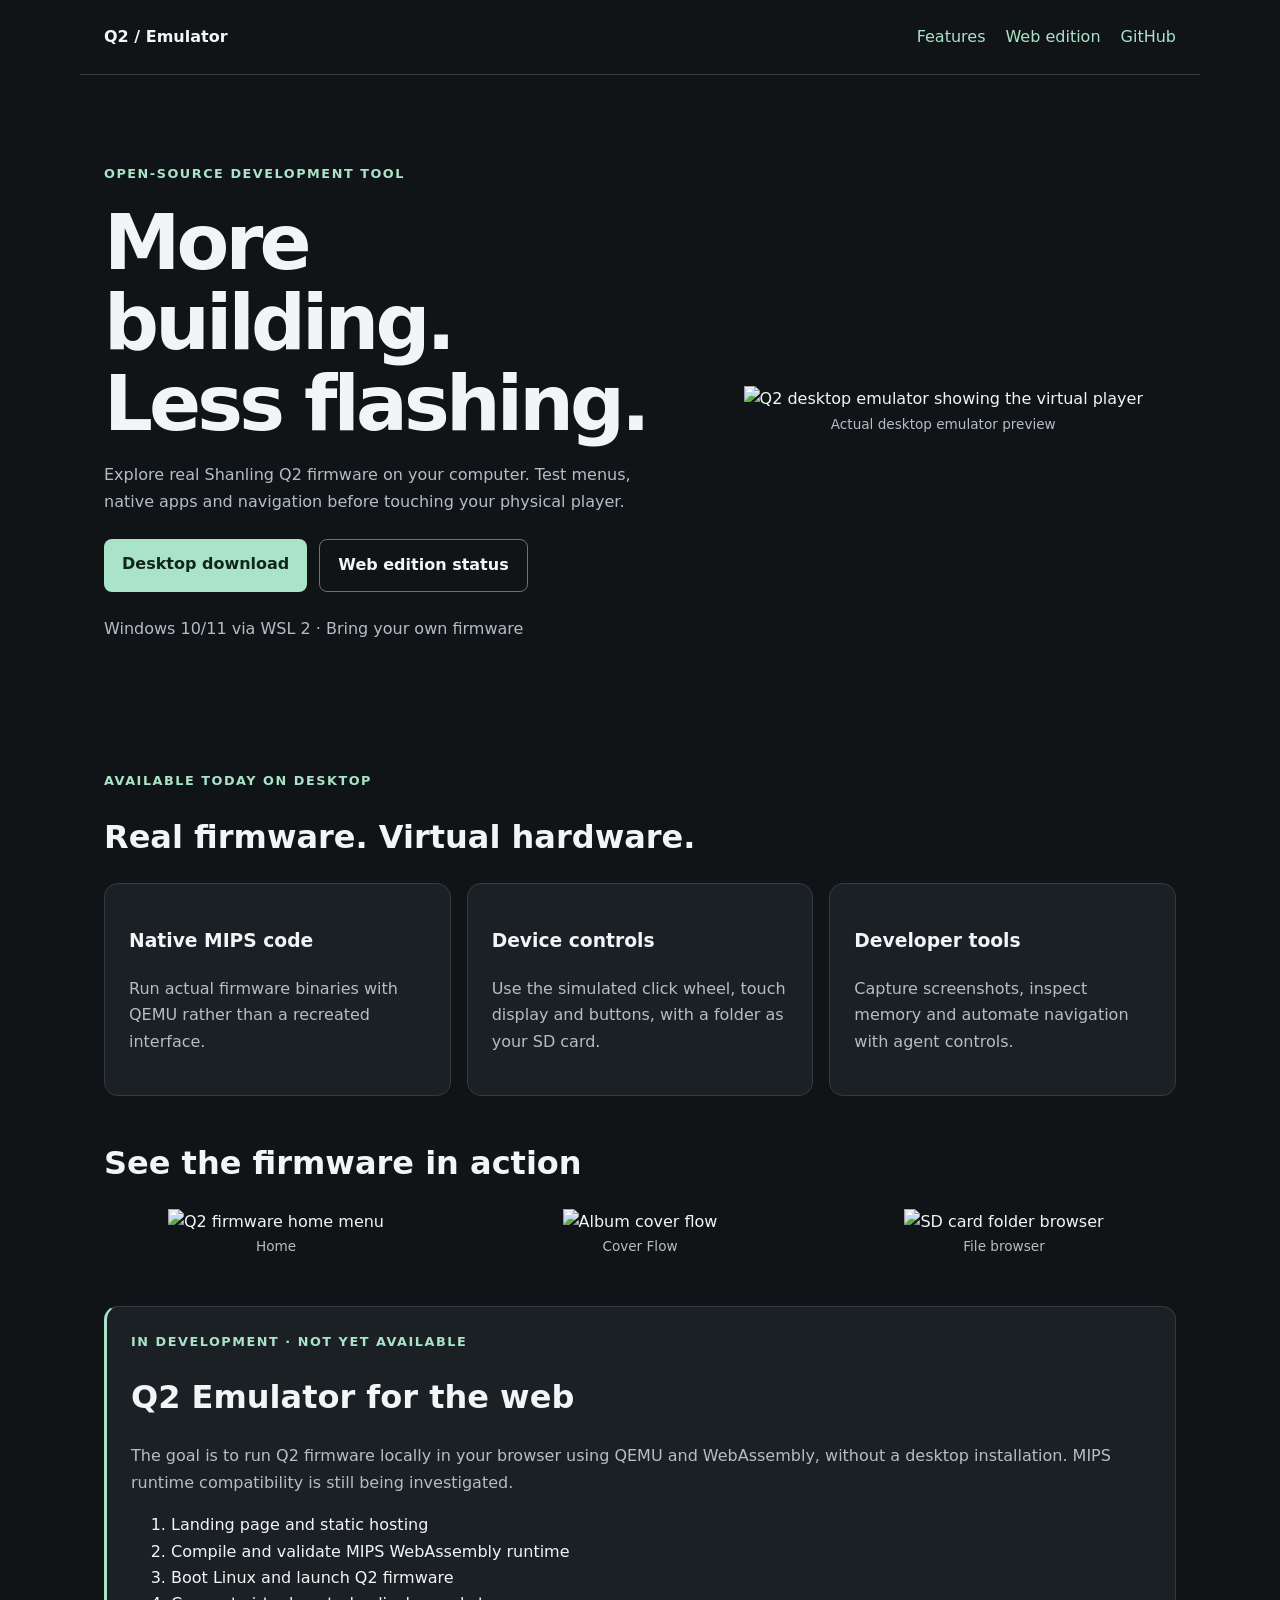
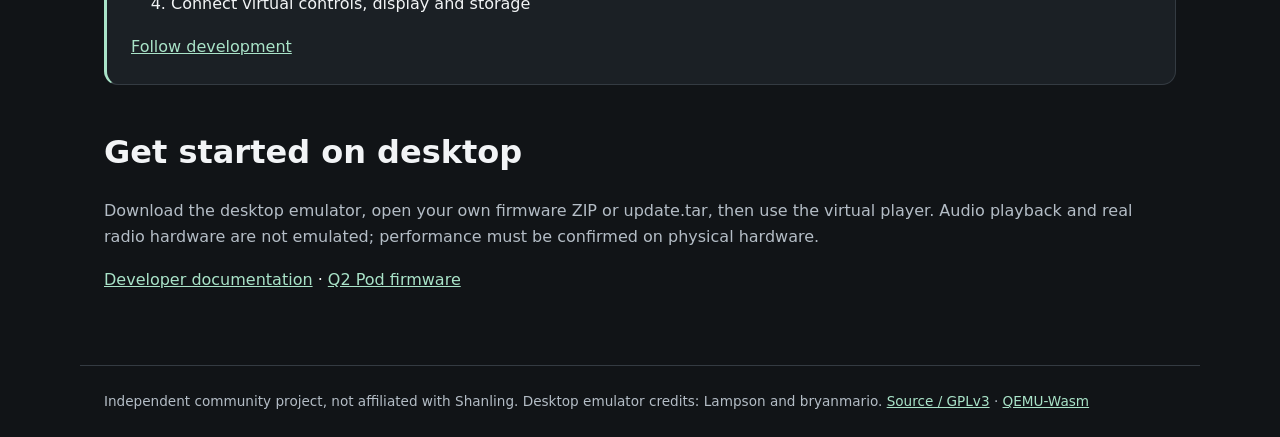
==== web/index.html @ 48273cbd "Add responsive Q2 Emulator landing page" ====
<!doctype html>
<html lang="en"><head><meta charset="utf-8"><meta name="viewport" content="width=device-width,initial-scale=1"><meta name="description" content="Run real Shanling Q2 firmware on your desktop. Browser edition in development."><title>Q2 Emulator — Develop without flashing</title><style>
:root{color-scheme:dark;--bg:#111417;--panel:#1b2025;--text:#f2f4f6;--muted:#b4bdc6;--accent:#a9e3c8}*{box-sizing:border-box}body{margin:0;background:var(--bg);color:var(--text);font:16px/1.65 system-ui,sans-serif}a{color:var(--accent)}a:focus-visible{outline:3px solid white;outline-offset:4px}header,main,footer{max-width:1120px;margin:auto;padding:24px}header{display:flex;justify-content:space-between;align-items:center;gap:20px;flex-wrap:wrap;border-bottom:1px solid #343b42}nav{display:flex;gap:20px;flex-wrap:wrap}nav a{text-decoration:none}.brand{font-weight:800;color:var(--text);text-decoration:none}.hero{display:grid;grid-template-columns:1.2fr 1fr;align-items:center;gap:48px;padding:64px 0}h1{font-size:clamp(2.6rem,6vw,4.8rem);line-height:1.05;letter-spacing:-.05em;margin:18px 0}h2{font-size:2rem;line-height:1.2}p{color:var(--muted)}.eyebrow{font-size:.8rem;letter-spacing:.12em;text-transform:uppercase;color:var(--accent);font-weight:700}.actions{display:flex;gap:12px;flex-wrap:wrap;margin:24px 0}.button{display:inline-block;padding:12px 18px;border-radius:8px;text-decoration:none;font-weight:700;background:var(--accent);color:#11251d}.secondary{background:transparent;border:1px solid #68737d;color:var(--text)}figure{margin:0;text-align:center}figure img{max-width:100%;max-height:440px;object-fit:contain}figcaption{font-size:.85rem;color:var(--muted)}.grid{display:grid;grid-template-columns:repeat(3,1fr);gap:16px}.panel{background:var(--panel);border:1px solid #343b42;border-radius:14px;padding:24px}section{margin-bottom:48px;scroll-margin-top:20px}.gallery{display:grid;grid-template-columns:repeat(3,1fr);gap:20px}.gallery img{width:100%;max-height:300px;object-fit:contain}.status{border-left:3px solid var(--accent)}footer{border-top:1px solid #343b42;color:var(--muted);font-size:.85rem}@media(max-width:700px){.hero,.grid{grid-template-columns:1fr}.hero{padding:28px 0;gap:20px}.gallery{grid-template-columns:repeat(2,1fr)}header,main,footer{padding:18px}}
</style></head><body><header><a class="brand" href="./">Q2 / Emulator</a><nav aria-label="Main"><a href="#features">Features</a><a href="#web">Web edition</a><a href="https://github.com/lampsonlnguyen/q2-emulation">GitHub</a></nav></header><main><section class="hero"><div><div class="eyebrow">Open-source development tool</div><h1>More building.<br>Less flashing.</h1><p>Explore real Shanling Q2 firmware on your computer. Test menus, native apps and navigation before touching your physical player.</p><div class="actions"><a class="button" href="https://github.com/bryanmario/q2-emulator/releases/latest">Desktop download</a><a class="button secondary" href="#web">Web edition status</a></div><p>Windows 10/11 via WSL 2 · Bring your own firmware</p></div><figure><img src="assets/window.png" alt="Q2 desktop emulator showing the virtual player"><figcaption>Actual desktop emulator preview</figcaption></figure></section><section id="features"><div class="eyebrow">Available today on desktop</div><h2>Real firmware. Virtual hardware.</h2><div class="grid"><article class="panel"><h3>Native MIPS code</h3><p>Run actual firmware binaries with QEMU rather than a recreated interface.</p></article><article class="panel"><h3>Device controls</h3><p>Use the simulated click wheel, touch display and buttons, with a folder as your SD card.</p></article><article class="panel"><h3>Developer tools</h3><p>Capture screenshots, inspect memory and automate navigation with agent controls.</p></article></div></section><section><h2>See the firmware in action</h2><div class="gallery"><figure><img loading="lazy" src="assets/home.png" alt="Q2 firmware home menu"><figcaption>Home</figcaption></figure><figure><img loading="lazy" src="assets/cover-flow.png" alt="Album cover flow"><figcaption>Cover Flow</figcaption></figure><figure><img loading="lazy" src="assets/folder.png" alt="SD card folder browser"><figcaption>File browser</figcaption></figure></div></section><section id="web" class="panel status"><div class="eyebrow">In development · Not yet available</div><h2>Q2 Emulator for the web</h2><p>The goal is to run Q2 firmware locally in your browser using QEMU and WebAssembly, without a desktop installation. MIPS runtime compatibility is still being investigated.</p><ol><li>Landing page and static hosting</li><li>Compile and validate MIPS WebAssembly runtime</li><li>Boot Linux and launch Q2 firmware</li><li>Connect virtual controls, display and storage</li></ol><a href="https://github.com/lampsonlnguyen/q2-emulation/issues">Follow development</a></section><section><h2>Get started on desktop</h2><p>Download the desktop emulator, open your own firmware ZIP or update.tar, then use the virtual player. Audio playback and real radio hardware are not emulated; performance must be confirmed on physical hardware.</p><a href="https://github.com/lampsonlnguyen/q2-emulation/blob/main/docs/DEVELOPMENT.md">Developer documentation</a> · <a href="https://github.com/DiamondBond/q2-pod">Q2 Pod firmware</a></section></main><footer>Independent community project, not affiliated with Shanling. Desktop emulator credits: Lampson and bryanmario. <a href="https://github.com/lampsonlnguyen/q2-emulation">Source / GPLv3</a> · <a href="https://github.com/ktock/qemu-wasm">QEMU-Wasm</a></footer></body></html>
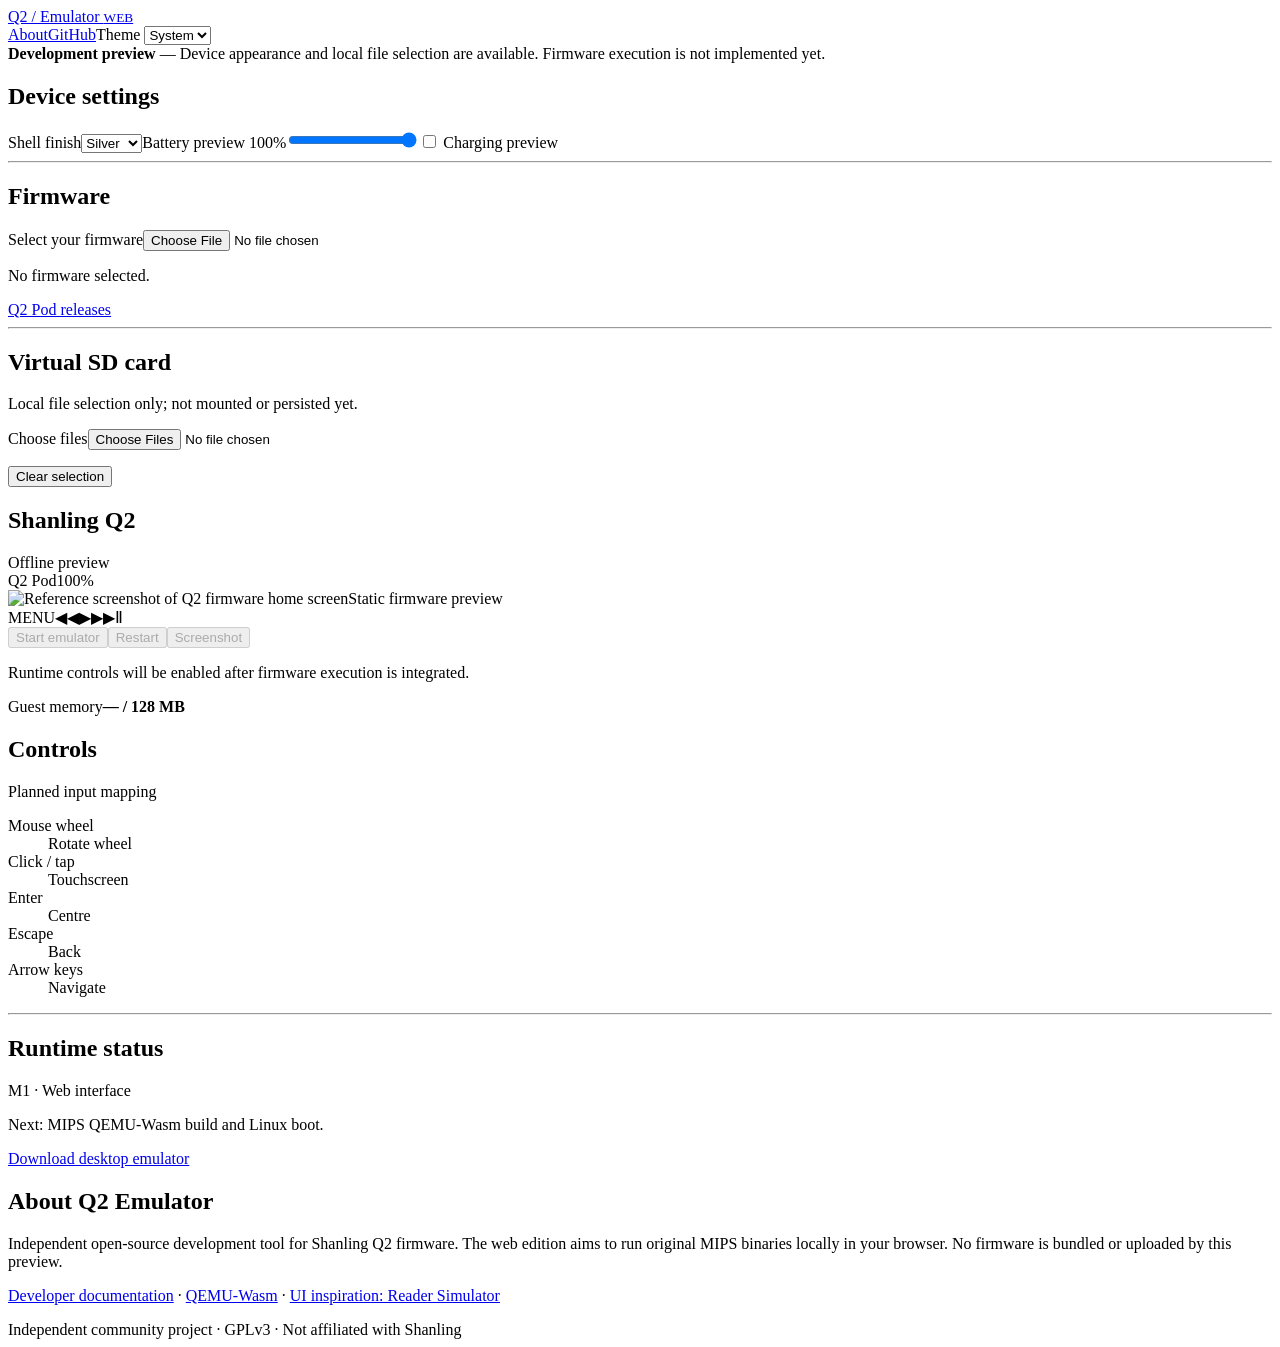
==== commit 69cd54ea: "Rework M1 into simulator-first web interface" ====
--- a/web/index.html
+++ b/web/index.html
@@ -1,4 +1,8 @@
 <!doctype html>
-<html lang="en"><head><meta charset="utf-8"><meta name="viewport" content="width=device-width,initial-scale=1"><meta name="description" content="Run real Shanling Q2 firmware on your desktop. Browser edition in development."><title>Q2 Emulator — Develop without flashing</title><style>
-:root{color-scheme:dark;--bg:#111417;--panel:#1b2025;--text:#f2f4f6;--muted:#b4bdc6;--accent:#a9e3c8}*{box-sizing:border-box}body{margin:0;background:var(--bg);color:var(--text);font:16px/1.65 system-ui,sans-serif}a{color:var(--accent)}a:focus-visible{outline:3px solid white;outline-offset:4px}header,main,footer{max-width:1120px;margin:auto;padding:24px}header{display:flex;justify-content:space-between;align-items:center;gap:20px;flex-wrap:wrap;border-bottom:1px solid #343b42}nav{display:flex;gap:20px;flex-wrap:wrap}nav a{text-decoration:none}.brand{font-weight:800;color:var(--text);text-decoration:none}.hero{display:grid;grid-template-columns:1.2fr 1fr;align-items:center;gap:48px;padding:64px 0}h1{font-size:clamp(2.6rem,6vw,4.8rem);line-height:1.05;letter-spacing:-.05em;margin:18px 0}h2{font-size:2rem;line-height:1.2}p{color:var(--muted)}.eyebrow{font-size:.8rem;letter-spacing:.12em;text-transform:uppercase;color:var(--accent);font-weight:700}.actions{display:flex;gap:12px;flex-wrap:wrap;margin:24px 0}.button{display:inline-block;padding:12px 18px;border-radius:8px;text-decoration:none;font-weight:700;background:var(--accent);color:#11251d}.secondary{background:transparent;border:1px solid #68737d;color:var(--text)}figure{margin:0;text-align:center}figure img{max-width:100%;max-height:440px;object-fit:contain}figcaption{font-size:.85rem;color:var(--muted)}.grid{display:grid;grid-template-columns:repeat(3,1fr);gap:16px}.panel{background:var(--panel);border:1px solid #343b42;border-radius:14px;padding:24px}section{margin-bottom:48px;scroll-margin-top:20px}.gallery{display:grid;grid-template-columns:repeat(3,1fr);gap:20px}.gallery img{width:100%;max-height:300px;object-fit:contain}.status{border-left:3px solid var(--accent)}footer{border-top:1px solid #343b42;color:var(--muted);font-size:.85rem}@media(max-width:700px){.hero,.grid{grid-template-columns:1fr}.hero{padding:28px 0;gap:20px}.gallery{grid-template-columns:repeat(2,1fr)}header,main,footer{padding:18px}}
-</style></head><body><header><a class="brand" href="./">Q2 / Emulator</a><nav aria-label="Main"><a href="#features">Features</a><a href="#web">Web edition</a><a href="https://github.com/lampsonlnguyen/q2-emulation">GitHub</a></nav></header><main><section class="hero"><div><div class="eyebrow">Open-source development tool</div><h1>More building.<br>Less flashing.</h1><p>Explore real Shanling Q2 firmware on your computer. Test menus, native apps and navigation before touching your physical player.</p><div class="actions"><a class="button" href="https://github.com/bryanmario/q2-emulator/releases/latest">Desktop download</a><a class="button secondary" href="#web">Web edition status</a></div><p>Windows 10/11 via WSL 2 · Bring your own firmware</p></div><figure><img src="assets/window.png" alt="Q2 desktop emulator showing the virtual player"><figcaption>Actual desktop emulator preview</figcaption></figure></section><section id="features"><div class="eyebrow">Available today on desktop</div><h2>Real firmware. Virtual hardware.</h2><div class="grid"><article class="panel"><h3>Native MIPS code</h3><p>Run actual firmware binaries with QEMU rather than a recreated interface.</p></article><article class="panel"><h3>Device controls</h3><p>Use the simulated click wheel, touch display and buttons, with a folder as your SD card.</p></article><article class="panel"><h3>Developer tools</h3><p>Capture screenshots, inspect memory and automate navigation with agent controls.</p></article></div></section><section><h2>See the firmware in action</h2><div class="gallery"><figure><img loading="lazy" src="assets/home.png" alt="Q2 firmware home menu"><figcaption>Home</figcaption></figure><figure><img loading="lazy" src="assets/cover-flow.png" alt="Album cover flow"><figcaption>Cover Flow</figcaption></figure><figure><img loading="lazy" src="assets/folder.png" alt="SD card folder browser"><figcaption>File browser</figcaption></figure></div></section><section id="web" class="panel status"><div class="eyebrow">In development · Not yet available</div><h2>Q2 Emulator for the web</h2><p>The goal is to run Q2 firmware locally in your browser using QEMU and WebAssembly, without a desktop installation. MIPS runtime compatibility is still being investigated.</p><ol><li>Landing page and static hosting</li><li>Compile and validate MIPS WebAssembly runtime</li><li>Boot Linux and launch Q2 firmware</li><li>Connect virtual controls, display and storage</li></ol><a href="https://github.com/lampsonlnguyen/q2-emulation/issues">Follow development</a></section><section><h2>Get started on desktop</h2><p>Download the desktop emulator, open your own firmware ZIP or update.tar, then use the virtual player. Audio playback and real radio hardware are not emulated; performance must be confirmed on physical hardware.</p><a href="https://github.com/lampsonlnguyen/q2-emulation/blob/main/docs/DEVELOPMENT.md">Developer documentation</a> · <a href="https://github.com/DiamondBond/q2-pod">Q2 Pod firmware</a></section></main><footer>Independent community project, not affiliated with Shanling. Desktop emulator credits: Lampson and bryanmario. <a href="https://github.com/lampsonlnguyen/q2-emulation">Source / GPLv3</a> · <a href="https://github.com/ktock/qemu-wasm">QEMU-Wasm</a></footer></body></html>+<html lang="en"><head><meta charset="utf-8"><meta name="viewport" content="width=device-width,initial-scale=1"><title>Q2 Emulator — Web Edition</title><meta name="description" content="Shanling Q2 emulator web edition development preview."><link rel="stylesheet" href="style.css"><script src="app.js" defer></script></head>
+<body><header><a class="brand" href="./">Q2 / Emulator <small>WEB</small></a><nav><a href="#about">About</a><a href="https://github.com/lampsonlnguyen/q2-emulation">GitHub</a><label>Theme <select id="theme"><option value="system">System</option><option value="light">Light</option><option value="dark">Dark</option></select></label></nav></header>
+<main><div class="notice" role="status"><strong>Development preview</strong> — Device appearance and local file selection are available. Firmware execution is not implemented yet.</div>
+<div class="workspace"><aside class="panel"><h2>Device settings</h2><label for="shell">Shell finish</label><select id="shell"><option value="silver">Silver</option><option value="black">Black</option><option value="green">Green</option><option value="purple">Purple</option><option value="pink">Pink</option><option value="blue">Blue</option></select><label for="battery">Battery preview <output id="battery-value">100%</output></label><input type="range" id="battery" min="0" max="100" value="100"><label class="check"><input type="checkbox" id="charging"> Charging preview</label><hr><h2>Firmware</h2><label for="firmware">Select your firmware</label><input type="file" id="firmware" accept=".tar,.zip"><p id="firmware-status" class="muted" aria-live="polite">No firmware selected.</p><a href="https://github.com/DiamondBond/q2-pod/releases">Q2 Pod releases</a><hr><h2>Virtual SD card</h2><p class="muted">Local file selection only; not mounted or persisted yet.</p><label for="sd">Choose files</label><input type="file" id="sd" multiple><ul id="files" aria-live="polite"></ul><button id="clear-files" type="button">Clear selection</button></aside>
+<section class="stage panel" aria-label="Virtual device preview"><div class="stage-head"><h1>Shanling Q2</h1><span class="tag">Offline preview</span></div><div id="device" class="device" data-shell="silver"><div class="screen"><div class="screen-status"><span>Q2 Pod</span><span id="screen-battery">100%</span></div><img src="assets/home.png" alt="Reference screenshot of Q2 firmware home screen"><span class="screen-caption">Static firmware preview</span></div><div class="wheel" aria-label="Decorative wheel; runtime pending"><span class="top">MENU</span><span class="left">◀◀</span><span class="right">▶▶</span><span class="bottom">▶Ⅱ</span><span class="centre"></span></div></div><div class="actions"><button disabled title="Requires the MIPS WebAssembly runtime">Start emulator</button><button disabled>Restart</button><button disabled>Screenshot</button></div><p class="muted">Runtime controls will be enabled after firmware execution is integrated.</p><div class="meter"><span>Guest memory</span><strong>— / 128 MB</strong><div class="track"></div></div></section>
+<aside class="panel help"><h2>Controls</h2><p class="muted">Planned input mapping</p><dl><dt>Mouse wheel</dt><dd>Rotate wheel</dd><dt>Click / tap</dt><dd>Touchscreen</dd><dt>Enter</dt><dd>Centre</dd><dt>Escape</dt><dd>Back</dd><dt>Arrow keys</dt><dd>Navigate</dd></dl><hr><h2>Runtime status</h2><p>M1 · Web interface</p><p class="muted">Next: MIPS QEMU-Wasm build and Linux boot.</p><a href="https://github.com/bryanmario/q2-emulator/releases/latest">Download desktop emulator</a></aside></div>
+<section class="panel about" id="about"><h2>About Q2 Emulator</h2><p>Independent open-source development tool for Shanling Q2 firmware. The web edition aims to run original MIPS binaries locally in your browser. No firmware is bundled or uploaded by this preview.</p><p><a href="https://github.com/lampsonlnguyen/q2-emulation/blob/main/docs/DEVELOPMENT.md">Developer documentation</a> · <a href="https://github.com/ktock/qemu-wasm">QEMU-Wasm</a> · <a href="https://pewpewzxc.github.io/reader-simulator/">UI inspiration: Reader Simulator</a></p></section></main><footer>Independent community project · GPLv3 · Not affiliated with Shanling</footer></body></html>
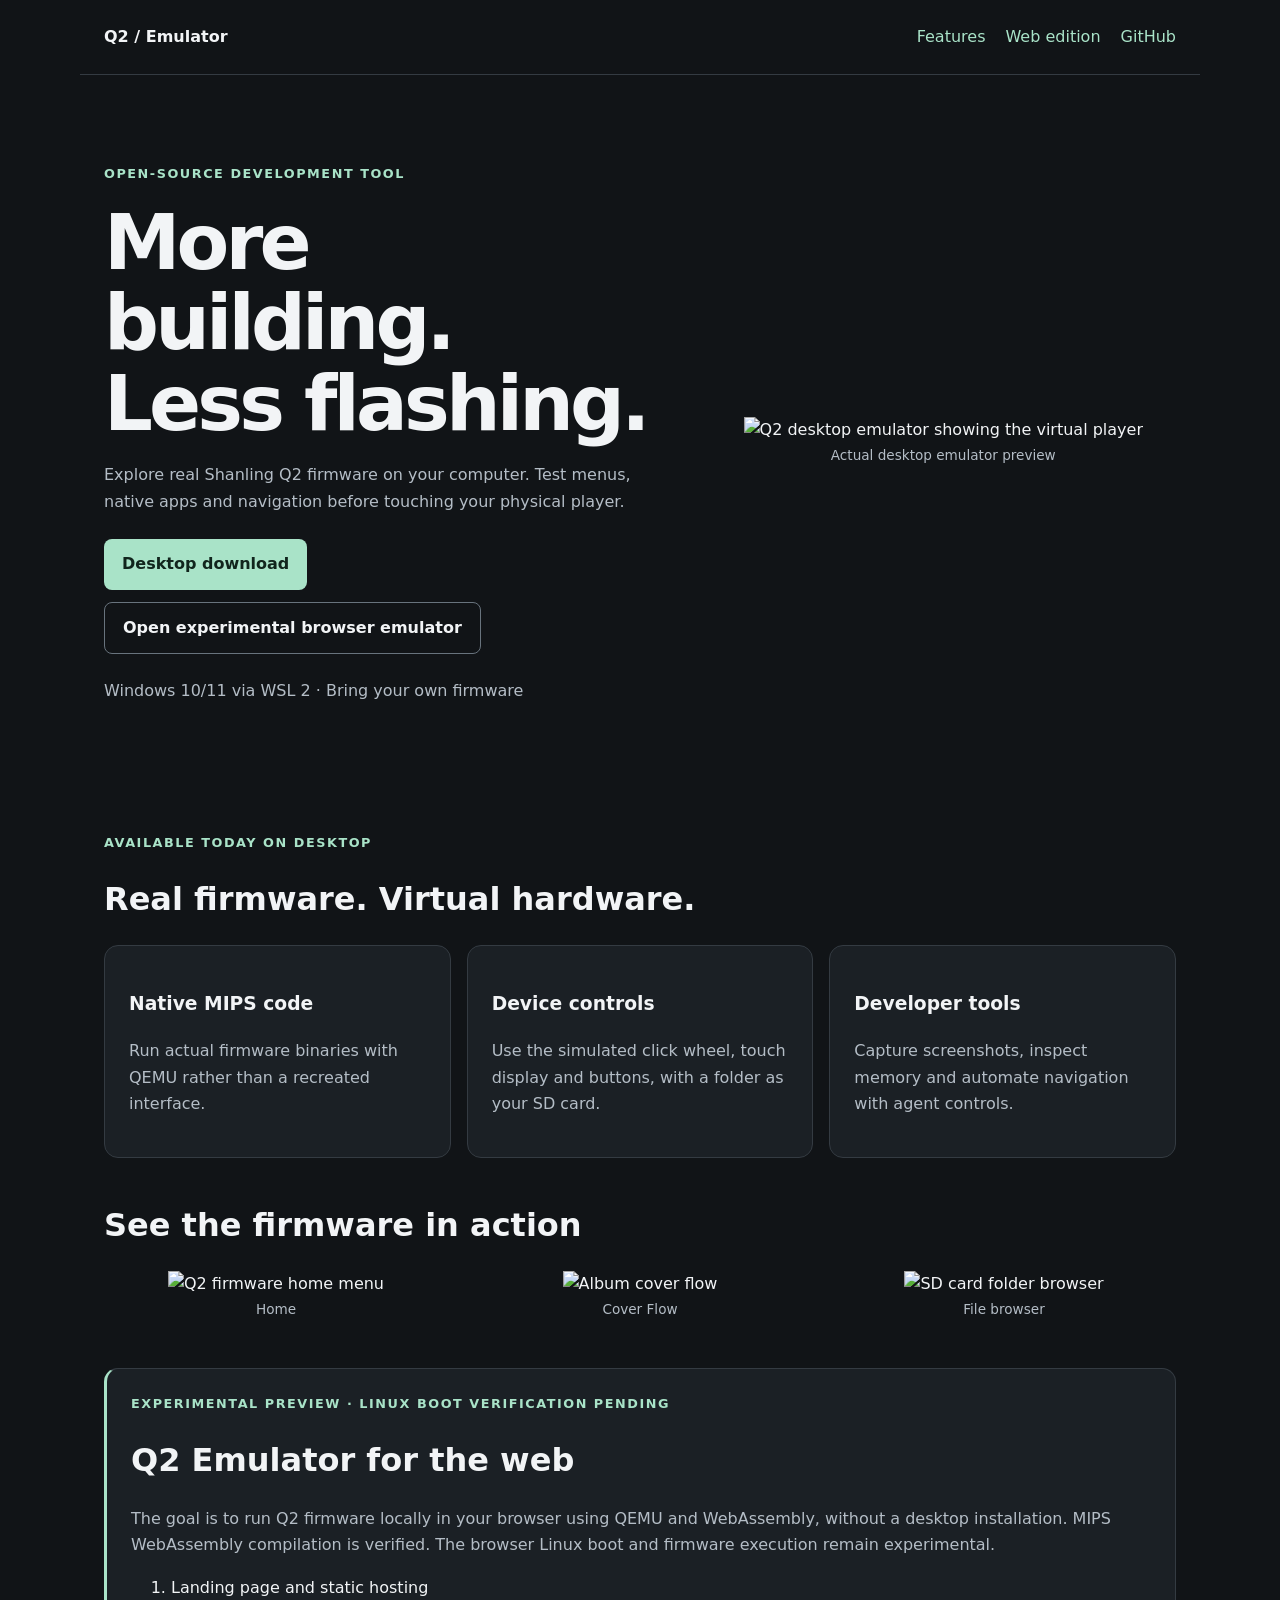
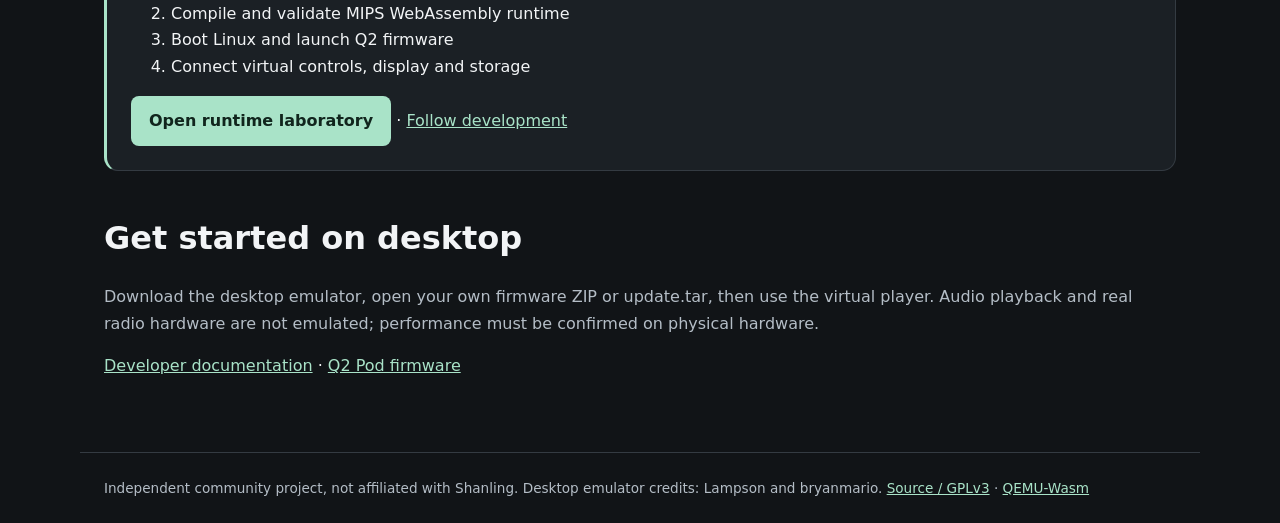
==== commit 82bc967a: "Link public landing page to experimental browser runtime" ====
--- a/web/index.html
+++ b/web/index.html
@@ -1,8 +1,4 @@
 <!doctype html>
-<html lang="en"><head><meta charset="utf-8"><meta name="viewport" content="width=device-width,initial-scale=1"><title>Q2 Emulator — Web Edition</title><meta name="description" content="Shanling Q2 emulator web edition development preview."><link rel="stylesheet" href="style.css"><script src="app.js" defer></script></head>
-<body><header><a class="brand" href="./">Q2 / Emulator <small>WEB</small></a><nav><a href="#about">About</a><a href="https://github.com/lampsonlnguyen/q2-emulation">GitHub</a><label>Theme <select id="theme"><option value="system">System</option><option value="light">Light</option><option value="dark">Dark</option></select></label></nav></header>
-<main><div class="notice" role="status"><strong>Development preview</strong> — Device appearance and local file selection are available. Firmware execution is not implemented yet.</div>
-<div class="workspace"><aside class="panel"><h2>Device settings</h2><label for="shell">Shell finish</label><select id="shell"><option value="silver">Silver</option><option value="black">Black</option><option value="green">Green</option><option value="purple">Purple</option><option value="pink">Pink</option><option value="blue">Blue</option></select><label for="battery">Battery preview <output id="battery-value">100%</output></label><input type="range" id="battery" min="0" max="100" value="100"><label class="check"><input type="checkbox" id="charging"> Charging preview</label><hr><h2>Firmware</h2><label for="firmware">Select your firmware</label><input type="file" id="firmware" accept=".tar,.zip"><p id="firmware-status" class="muted" aria-live="polite">No firmware selected.</p><a href="https://github.com/DiamondBond/q2-pod/releases">Q2 Pod releases</a><hr><h2>Virtual SD card</h2><p class="muted">Local file selection only; not mounted or persisted yet.</p><label for="sd">Choose files</label><input type="file" id="sd" multiple><ul id="files" aria-live="polite"></ul><button id="clear-files" type="button">Clear selection</button></aside>
-<section class="stage panel" aria-label="Virtual device preview"><div class="stage-head"><h1>Shanling Q2</h1><span class="tag">Offline preview</span></div><div id="device" class="device" data-shell="silver"><div class="screen"><div class="screen-status"><span>Q2 Pod</span><span id="screen-battery">100%</span></div><img src="assets/home.png" alt="Reference screenshot of Q2 firmware home screen"><span class="screen-caption">Static firmware preview</span></div><div class="wheel" aria-label="Decorative wheel; runtime pending"><span class="top">MENU</span><span class="left">◀◀</span><span class="right">▶▶</span><span class="bottom">▶Ⅱ</span><span class="centre"></span></div></div><div class="actions"><button disabled title="Requires the MIPS WebAssembly runtime">Start emulator</button><button disabled>Restart</button><button disabled>Screenshot</button></div><p class="muted">Runtime controls will be enabled after firmware execution is integrated.</p><div class="meter"><span>Guest memory</span><strong>— / 128 MB</strong><div class="track"></div></div></section>
-<aside class="panel help"><h2>Controls</h2><p class="muted">Planned input mapping</p><dl><dt>Mouse wheel</dt><dd>Rotate wheel</dd><dt>Click / tap</dt><dd>Touchscreen</dd><dt>Enter</dt><dd>Centre</dd><dt>Escape</dt><dd>Back</dd><dt>Arrow keys</dt><dd>Navigate</dd></dl><hr><h2>Runtime status</h2><p>M1 · Web interface</p><p class="muted">Next: MIPS QEMU-Wasm build and Linux boot.</p><a href="https://github.com/bryanmario/q2-emulator/releases/latest">Download desktop emulator</a></aside></div>
-<section class="panel about" id="about"><h2>About Q2 Emulator</h2><p>Independent open-source development tool for Shanling Q2 firmware. The web edition aims to run original MIPS binaries locally in your browser. No firmware is bundled or uploaded by this preview.</p><p><a href="https://github.com/lampsonlnguyen/q2-emulation/blob/main/docs/DEVELOPMENT.md">Developer documentation</a> · <a href="https://github.com/ktock/qemu-wasm">QEMU-Wasm</a> · <a href="https://pewpewzxc.github.io/reader-simulator/">UI inspiration: Reader Simulator</a></p></section></main><footer>Independent community project · GPLv3 · Not affiliated with Shanling</footer></body></html>+<html lang="en"><head><meta charset="utf-8"><meta name="viewport" content="width=device-width,initial-scale=1"><meta name="description" content="Run real Shanling Q2 firmware on your desktop. Browser edition in development."><title>Q2 Emulator — Develop without flashing</title><style>
+:root{color-scheme:dark;--bg:#111417;--panel:#1b2025;--text:#f2f4f6;--muted:#b4bdc6;--accent:#a9e3c8}*{box-sizing:border-box}body{margin:0;background:var(--bg);color:var(--text);font:16px/1.65 system-ui,sans-serif}a{color:var(--accent)}a:focus-visible{outline:3px solid white;outline-offset:4px}header,main,footer{max-width:1120px;margin:auto;padding:24px}header{display:flex;justify-content:space-between;align-items:center;gap:20px;flex-wrap:wrap;border-bottom:1px solid #343b42}nav{display:flex;gap:20px;flex-wrap:wrap}nav a{text-decoration:none}.brand{font-weight:800;color:var(--text);text-decoration:none}.hero{display:grid;grid-template-columns:1.2fr 1fr;align-items:center;gap:48px;padding:64px 0}h1{font-size:clamp(2.6rem,6vw,4.8rem);line-height:1.05;letter-spacing:-.05em;margin:18px 0}h2{font-size:2rem;line-height:1.2}p{color:var(--muted)}.eyebrow{font-size:.8rem;letter-spacing:.12em;text-transform:uppercase;color:var(--accent);font-weight:700}.actions{display:flex;gap:12px;flex-wrap:wrap;margin:24px 0}.button{display:inline-block;padding:12px 18px;border-radius:8px;text-decoration:none;font-weight:700;background:var(--accent);color:#11251d}.secondary{background:transparent;border:1px solid #68737d;color:var(--text)}figure{margin:0;text-align:center}figure img{max-width:100%;max-height:440px;object-fit:contain}figcaption{font-size:.85rem;color:var(--muted)}.grid{display:grid;grid-template-columns:repeat(3,1fr);gap:16px}.panel{background:var(--panel);border:1px solid #343b42;border-radius:14px;padding:24px}section{margin-bottom:48px;scroll-margin-top:20px}.gallery{display:grid;grid-template-columns:repeat(3,1fr);gap:20px}.gallery img{width:100%;max-height:300px;object-fit:contain}.status{border-left:3px solid var(--accent)}footer{border-top:1px solid #343b42;color:var(--muted);font-size:.85rem}@media(max-width:700px){.hero,.grid{grid-template-columns:1fr}.hero{padding:28px 0;gap:20px}.gallery{grid-template-columns:repeat(2,1fr)}header,main,footer{padding:18px}}
+</style></head><body><header><a class="brand" href="./">Q2 / Emulator</a><nav aria-label="Main"><a href="#features">Features</a><a href="#web">Web edition</a><a href="https://github.com/lampsonlnguyen/q2-emulation">GitHub</a></nav></header><main><section class="hero"><div><div class="eyebrow">Open-source development tool</div><h1>More building.<br>Less flashing.</h1><p>Explore real Shanling Q2 firmware on your computer. Test menus, native apps and navigation before touching your physical player.</p><div class="actions"><a class="button" href="https://github.com/bryanmario/q2-emulator/releases/latest">Desktop download</a><a class="button secondary" href="runtime/">Open experimental browser emulator</a></div><p>Windows 10/11 via WSL 2 · Bring your own firmware</p></div><figure><img src="assets/window.png" alt="Q2 desktop emulator showing the virtual player"><figcaption>Actual desktop emulator preview</figcaption></figure></section><section id="features"><div class="eyebrow">Available today on desktop</div><h2>Real firmware. Virtual hardware.</h2><div class="grid"><article class="panel"><h3>Native MIPS code</h3><p>Run actual firmware binaries with QEMU rather than a recreated interface.</p></article><article class="panel"><h3>Device controls</h3><p>Use the simulated click wheel, touch display and buttons, with a folder as your SD card.</p></article><article class="panel"><h3>Developer tools</h3><p>Capture screenshots, inspect memory and automate navigation with agent controls.</p></article></div></section><section><h2>See the firmware in action</h2><div class="gallery"><figure><img loading="lazy" src="assets/home.png" alt="Q2 firmware home menu"><figcaption>Home</figcaption></figure><figure><img loading="lazy" src="assets/cover-flow.png" alt="Album cover flow"><figcaption>Cover Flow</figcaption></figure><figure><img loading="lazy" src="assets/folder.png" alt="SD card folder browser"><figcaption>File browser</figcaption></figure></div></section><section id="web" class="panel status"><div class="eyebrow">Experimental preview · Linux boot verification pending</div><h2>Q2 Emulator for the web</h2><p>The goal is to run Q2 firmware locally in your browser using QEMU and WebAssembly, without a desktop installation. MIPS WebAssembly compilation is verified. The browser Linux boot and firmware execution remain experimental.</p><ol><li>Landing page and static hosting</li><li>Compile and validate MIPS WebAssembly runtime</li><li>Boot Linux and launch Q2 firmware</li><li>Connect virtual controls, display and storage</li></ol><a class="button" href="runtime/">Open runtime laboratory</a> · <a href="https://github.com/lampsonlnguyen/q2-emulation/issues">Follow development</a></section><section><h2>Get started on desktop</h2><p>Download the desktop emulator, open your own firmware ZIP or update.tar, then use the virtual player. Audio playback and real radio hardware are not emulated; performance must be confirmed on physical hardware.</p><a href="https://github.com/lampsonlnguyen/q2-emulation/blob/main/docs/DEVELOPMENT.md">Developer documentation</a> · <a href="https://github.com/DiamondBond/q2-pod">Q2 Pod firmware</a></section></main><footer>Independent community project, not affiliated with Shanling. Desktop emulator credits: Lampson and bryanmario. <a href="https://github.com/lampsonlnguyen/q2-emulation">Source / GPLv3</a> · <a href="https://github.com/ktock/qemu-wasm">QEMU-Wasm</a></footer></body></html>
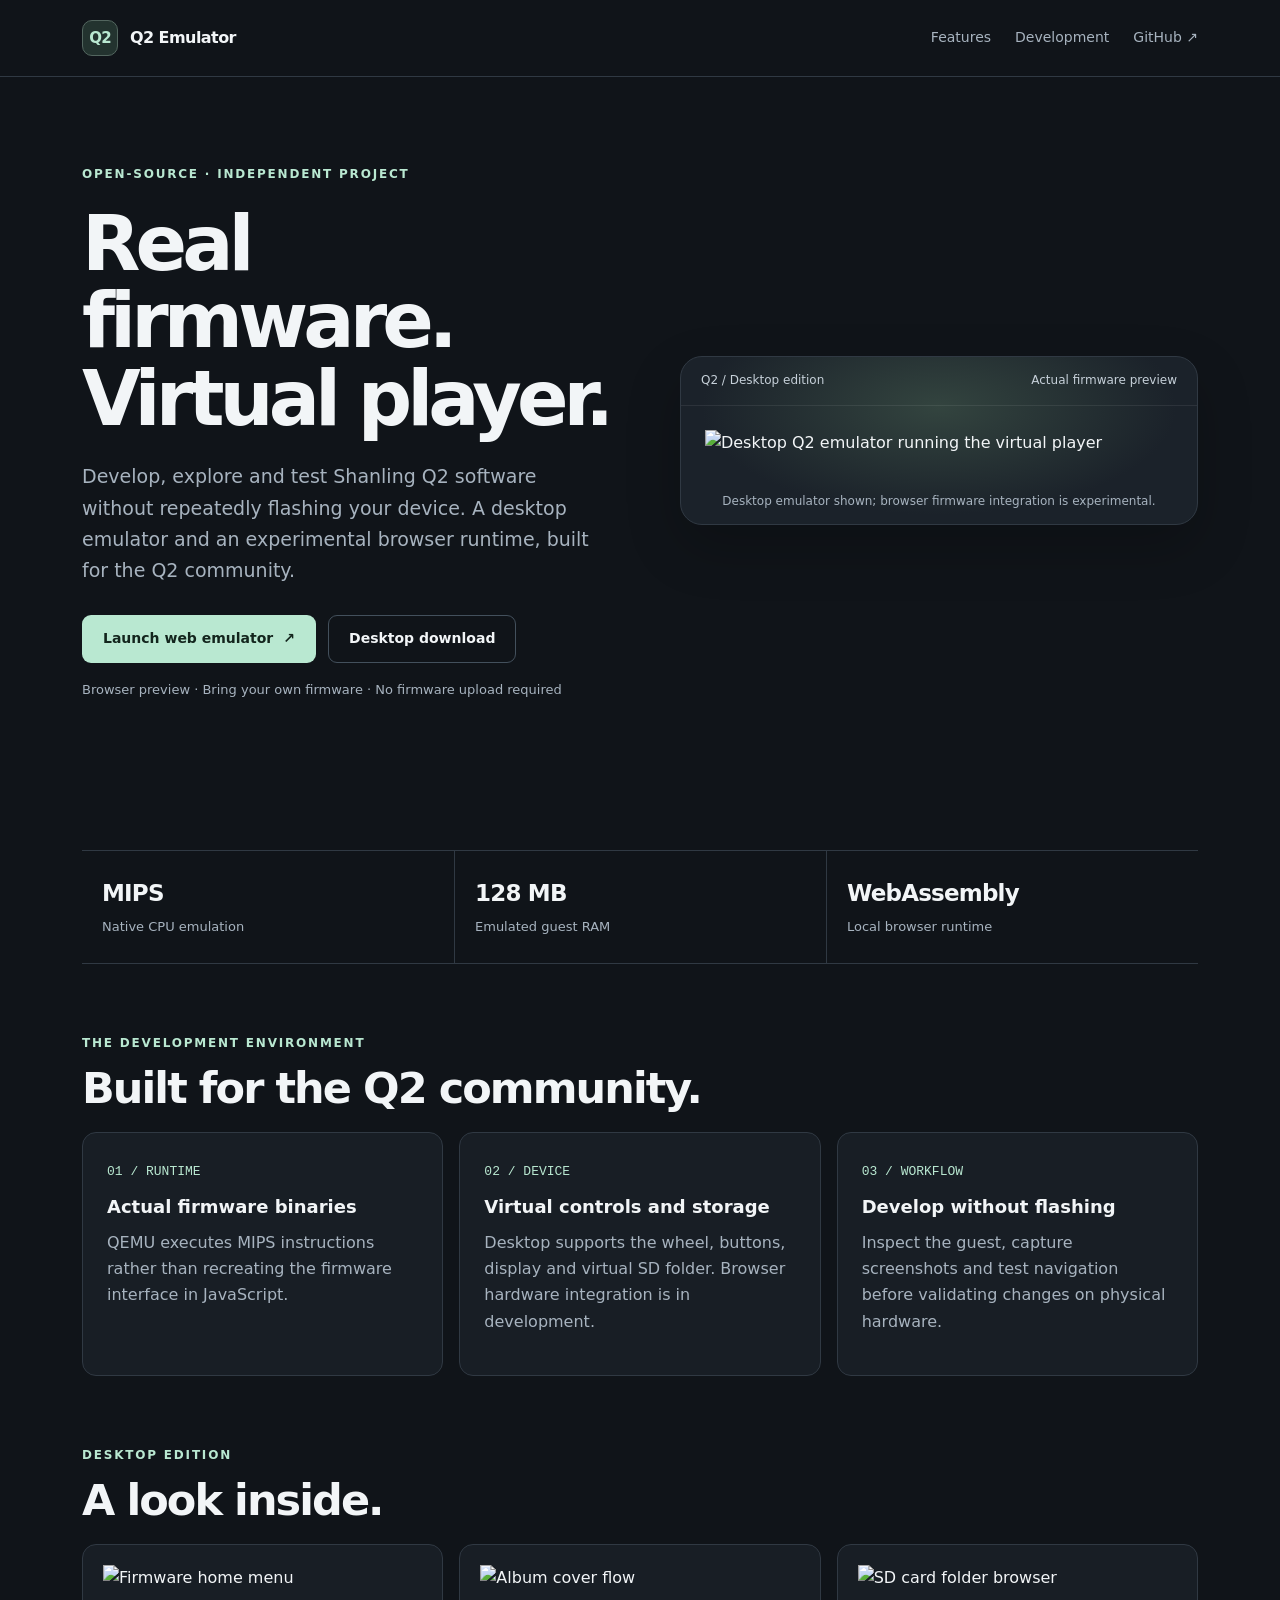
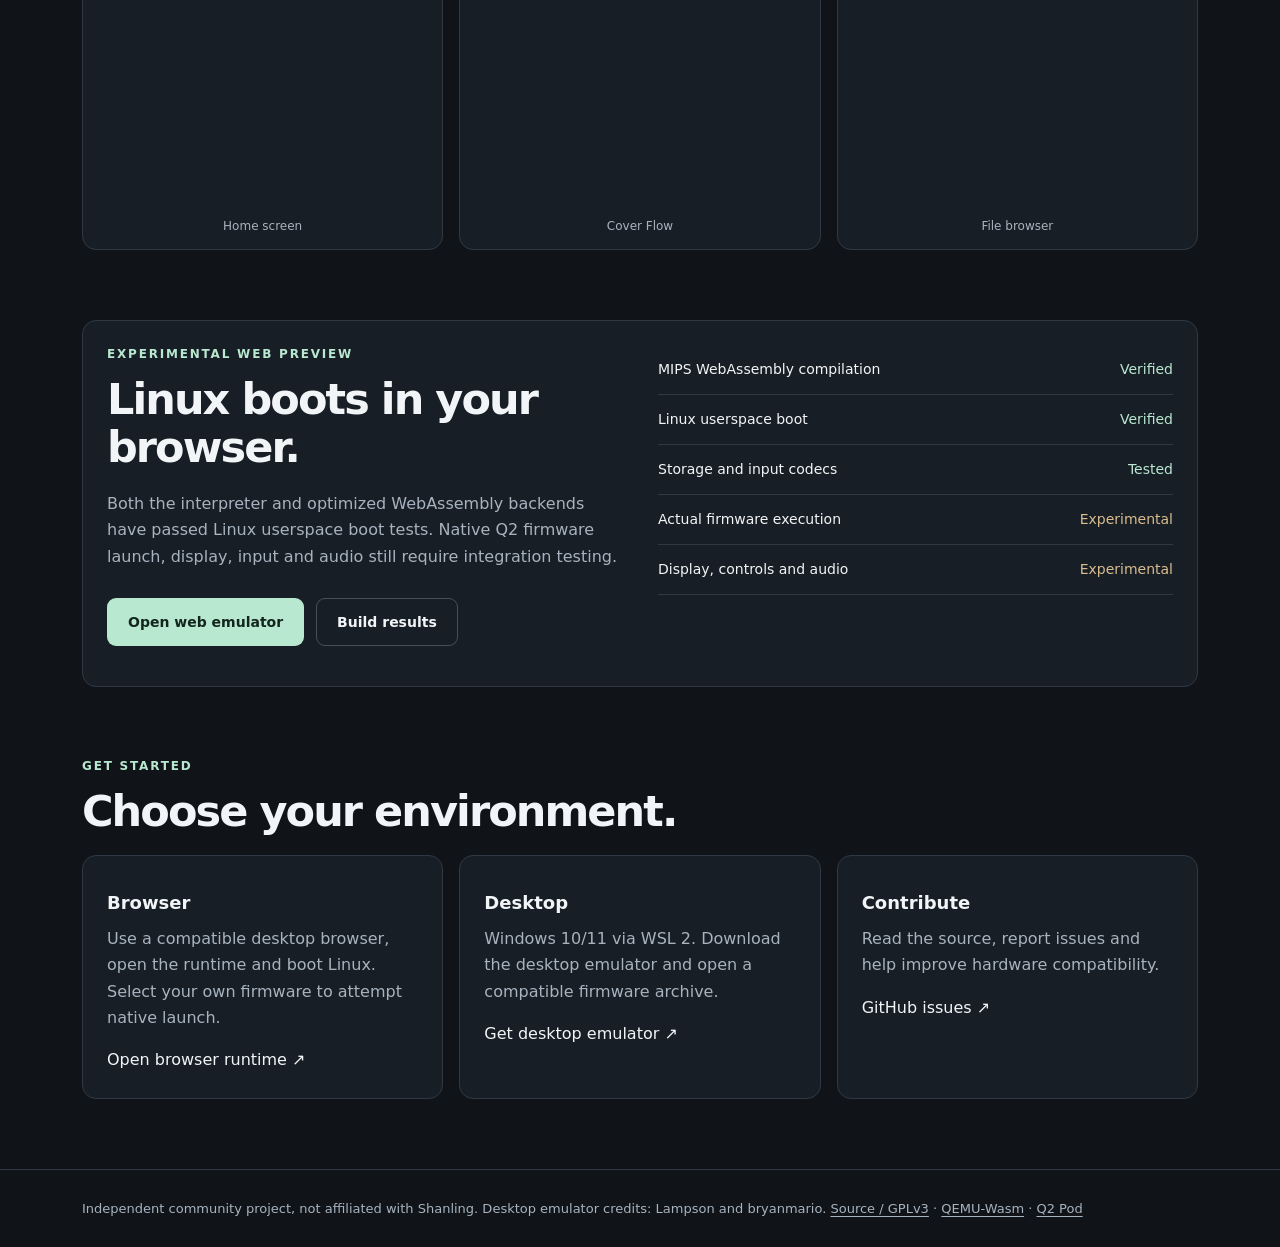
==== commit 8673062d: "Polish Q2 web landing and emulator workspace; preserve current UI on Pages" ====
--- a/web/index.html
+++ b/web/index.html
@@ -1,4 +1,14 @@
 <!doctype html>
-<html lang="en"><head><meta charset="utf-8"><meta name="viewport" content="width=device-width,initial-scale=1"><meta name="description" content="Run real Shanling Q2 firmware on your desktop. Browser edition in development."><title>Q2 Emulator — Develop without flashing</title><style>
-:root{color-scheme:dark;--bg:#111417;--panel:#1b2025;--text:#f2f4f6;--muted:#b4bdc6;--accent:#a9e3c8}*{box-sizing:border-box}body{margin:0;background:var(--bg);color:var(--text);font:16px/1.65 system-ui,sans-serif}a{color:var(--accent)}a:focus-visible{outline:3px solid white;outline-offset:4px}header,main,footer{max-width:1120px;margin:auto;padding:24px}header{display:flex;justify-content:space-between;align-items:center;gap:20px;flex-wrap:wrap;border-bottom:1px solid #343b42}nav{display:flex;gap:20px;flex-wrap:wrap}nav a{text-decoration:none}.brand{font-weight:800;color:var(--text);text-decoration:none}.hero{display:grid;grid-template-columns:1.2fr 1fr;align-items:center;gap:48px;padding:64px 0}h1{font-size:clamp(2.6rem,6vw,4.8rem);line-height:1.05;letter-spacing:-.05em;margin:18px 0}h2{font-size:2rem;line-height:1.2}p{color:var(--muted)}.eyebrow{font-size:.8rem;letter-spacing:.12em;text-transform:uppercase;color:var(--accent);font-weight:700}.actions{display:flex;gap:12px;flex-wrap:wrap;margin:24px 0}.button{display:inline-block;padding:12px 18px;border-radius:8px;text-decoration:none;font-weight:700;background:var(--accent);color:#11251d}.secondary{background:transparent;border:1px solid #68737d;color:var(--text)}figure{margin:0;text-align:center}figure img{max-width:100%;max-height:440px;object-fit:contain}figcaption{font-size:.85rem;color:var(--muted)}.grid{display:grid;grid-template-columns:repeat(3,1fr);gap:16px}.panel{background:var(--panel);border:1px solid #343b42;border-radius:14px;padding:24px}section{margin-bottom:48px;scroll-margin-top:20px}.gallery{display:grid;grid-template-columns:repeat(3,1fr);gap:20px}.gallery img{width:100%;max-height:300px;object-fit:contain}.status{border-left:3px solid var(--accent)}footer{border-top:1px solid #343b42;color:var(--muted);font-size:.85rem}@media(max-width:700px){.hero,.grid{grid-template-columns:1fr}.hero{padding:28px 0;gap:20px}.gallery{grid-template-columns:repeat(2,1fr)}header,main,footer{padding:18px}}
-</style></head><body><header><a class="brand" href="./">Q2 / Emulator</a><nav aria-label="Main"><a href="#features">Features</a><a href="#web">Web edition</a><a href="https://github.com/lampsonlnguyen/q2-emulation">GitHub</a></nav></header><main><section class="hero"><div><div class="eyebrow">Open-source development tool</div><h1>More building.<br>Less flashing.</h1><p>Explore real Shanling Q2 firmware on your computer. Test menus, native apps and navigation before touching your physical player.</p><div class="actions"><a class="button" href="https://github.com/bryanmario/q2-emulator/releases/latest">Desktop download</a><a class="button secondary" href="runtime/">Open experimental browser emulator</a></div><p>Windows 10/11 via WSL 2 · Bring your own firmware</p></div><figure><img src="assets/window.png" alt="Q2 desktop emulator showing the virtual player"><figcaption>Actual desktop emulator preview</figcaption></figure></section><section id="features"><div class="eyebrow">Available today on desktop</div><h2>Real firmware. Virtual hardware.</h2><div class="grid"><article class="panel"><h3>Native MIPS code</h3><p>Run actual firmware binaries with QEMU rather than a recreated interface.</p></article><article class="panel"><h3>Device controls</h3><p>Use the simulated click wheel, touch display and buttons, with a folder as your SD card.</p></article><article class="panel"><h3>Developer tools</h3><p>Capture screenshots, inspect memory and automate navigation with agent controls.</p></article></div></section><section><h2>See the firmware in action</h2><div class="gallery"><figure><img loading="lazy" src="assets/home.png" alt="Q2 firmware home menu"><figcaption>Home</figcaption></figure><figure><img loading="lazy" src="assets/cover-flow.png" alt="Album cover flow"><figcaption>Cover Flow</figcaption></figure><figure><img loading="lazy" src="assets/folder.png" alt="SD card folder browser"><figcaption>File browser</figcaption></figure></div></section><section id="web" class="panel status"><div class="eyebrow">Experimental preview · Linux boot verification pending</div><h2>Q2 Emulator for the web</h2><p>The goal is to run Q2 firmware locally in your browser using QEMU and WebAssembly, without a desktop installation. MIPS WebAssembly compilation is verified. The browser Linux boot and firmware execution remain experimental.</p><ol><li>Landing page and static hosting</li><li>Compile and validate MIPS WebAssembly runtime</li><li>Boot Linux and launch Q2 firmware</li><li>Connect virtual controls, display and storage</li></ol><a class="button" href="runtime/">Open runtime laboratory</a> · <a href="https://github.com/lampsonlnguyen/q2-emulation/issues">Follow development</a></section><section><h2>Get started on desktop</h2><p>Download the desktop emulator, open your own firmware ZIP or update.tar, then use the virtual player. Audio playback and real radio hardware are not emulated; performance must be confirmed on physical hardware.</p><a href="https://github.com/lampsonlnguyen/q2-emulation/blob/main/docs/DEVELOPMENT.md">Developer documentation</a> · <a href="https://github.com/DiamondBond/q2-pod">Q2 Pod firmware</a></section></main><footer>Independent community project, not affiliated with Shanling. Desktop emulator credits: Lampson and bryanmario. <a href="https://github.com/lampsonlnguyen/q2-emulation">Source / GPLv3</a> · <a href="https://github.com/ktock/qemu-wasm">QEMU-Wasm</a></footer></body></html>+<html lang="en">
+<head><meta charset="utf-8"><meta name="viewport" content="width=device-width,initial-scale=1"><meta name="description" content="An open-source desktop and browser development environment for Shanling Q2 firmware."><meta name="theme-color" content="#101419"><title>Q2 Emulator — A virtual player for real firmware</title>
+<style>
+:root{color-scheme:dark;--bg:#101419;--panel:#181e25;--line:#303943;--text:#f2f5f7;--muted:#a7b3bf;--accent:#b9e8d1}*{box-sizing:border-box}html{scroll-behavior:smooth}body{margin:0;background:var(--bg);color:var(--text);font:16px/1.65 system-ui,-apple-system,BlinkMacSystemFont,sans-serif}a{color:inherit;text-decoration:none}a:focus-visible{outline:2px solid var(--accent);outline-offset:5px}header{border-bottom:1px solid var(--line)}.wrap{max-width:1180px;margin:auto;padding:0 32px}.nav{min-height:76px;display:flex;align-items:center;justify-content:space-between;gap:24px;flex-wrap:wrap}.brand{display:flex;align-items:center;gap:12px;font-weight:750;letter-spacing:-.035em}.mark{display:grid;place-items:center;width:36px;height:36px;border:1px solid #53665f;border-radius:10px;color:var(--accent);background:#23332f;font-size:15px;letter-spacing:-.06em}nav{display:flex;align-items:center;gap:24px;flex-wrap:wrap;font-size:14px;color:var(--muted)}nav a:hover{color:white}.hero{display:grid;grid-template-columns:1.05fr 1fr;align-items:center;gap:54px;padding:88px 0 64px}.kicker{font-size:12px;letter-spacing:.15em;text-transform:uppercase;font-weight:750;color:var(--accent)}h1{font-size:clamp(44px,6.5vw,76px);line-height:1.02;letter-spacing:-.065em;margin:20px 0 24px;font-weight:750}h2{font-size:clamp(28px,3.5vw,43px);line-height:1.12;letter-spacing:-.045em;margin:10px 0 20px}h3{font-size:18px;margin:8px 0}p{color:var(--muted);margin:0 0 16px}.lead{font-size:19px;max-width:510px}.actions{display:flex;gap:12px;flex-wrap:wrap;margin:28px 0 16px}.button{display:inline-flex;align-items:center;justify-content:center;gap:10px;min-height:48px;padding:10px 20px;border-radius:9px;font-weight:700;font-size:14px;background:var(--accent);color:#13251d;border:1px solid transparent}.button:hover{filter:brightness(1.1)}.secondary{background:transparent;border-color:#43505c;color:var(--text)}.fine{font-size:13px;color:var(--muted)}.preview{margin:0;background:radial-gradient(ellipse at 50% 30%,#33443f,#1b222a 65%);border:1px solid var(--line);border-radius:22px;overflow:hidden;box-shadow:0 22px 55px #0003}.preview-top{display:flex;justify-content:space-between;gap:12px;padding:14px 20px;border-bottom:1px solid #ffffff13;color:#c6d0d9;font-size:12px}.preview img{display:block;width:100%;max-height:460px;object-fit:contain;padding:24px}figcaption{font-size:12px;color:var(--muted);padding:12px 18px;text-align:center}.facts{display:grid;grid-template-columns:repeat(3,1fr);border-block:1px solid var(--line);margin-bottom:70px}.fact{padding:24px 20px}.fact+.fact{border-left:1px solid var(--line)}.fact strong{display:block;font-size:23px;letter-spacing:-.035em}.fact span{color:var(--muted);font-size:13px}section{scroll-margin-top:24px;margin-bottom:70px}.grid{display:grid;grid-template-columns:repeat(3,1fr);gap:16px}.panel{background:var(--panel);border:1px solid var(--line);border-radius:14px;padding:24px}.num{color:var(--accent);font:13px ui-monospace,monospace}.gallery{display:grid;grid-template-columns:repeat(3,1fr);gap:16px}.gallery figure{margin:0;background:var(--panel);border:1px solid var(--line);border-radius:14px;overflow:hidden}.gallery img{display:block;width:100%;height:260px;object-fit:contain;padding:20px}.split{display:grid;grid-template-columns:1fr 1fr;gap:36px;align-items:start}.progress{margin:0;padding:0;list-style:none}.progress li{display:flex;justify-content:space-between;gap:12px;align-items:center;padding:13px 0;border-bottom:1px solid var(--line);font-size:14px}.done{color:var(--accent)}.pending{color:#d8bc8f}.footer{border-top:1px solid var(--line);padding:28px 0;font-size:13px;color:var(--muted)}.footer a{text-decoration:underline;text-underline-offset:3px}@media(max-width:780px){.wrap{padding:0 20px}.nav{padding:14px 0;gap:12px}nav{gap:16px}.hero,.split,.grid{grid-template-columns:1fr}.hero{padding:46px 0 28px;gap:22px}.facts{margin-bottom:42px}.fact{padding:16px 8px}.fact strong{font-size:19px}.gallery{grid-template-columns:1fr}.gallery img{height:220px}section{margin-bottom:44px}.preview img{padding:12px}}@media(prefers-reduced-motion:reduce){html{scroll-behavior:auto}}
+</style></head>
+<body><header><div class="wrap nav"><a class="brand" href="./"><span class="mark">Q2</span> Q2 Emulator</a><nav aria-label="Main navigation"><a href="#features">Features</a><a href="#status">Development</a><a href="https://github.com/lampsonlnguyen/q2-emulation">GitHub ↗</a></nav></div></header>
+<main class="wrap"><section class="hero"><div><div class="kicker">Open-source · Independent project</div><h1>Real firmware.<br>Virtual player.</h1><p class="lead">Develop, explore and test Shanling Q2 software without repeatedly flashing your device. A desktop emulator and an experimental browser runtime, built for the Q2 community.</p><div class="actions"><a class="button" href="runtime/">Launch web emulator <span aria-hidden="true">↗</span></a><a class="button secondary" href="https://github.com/bryanmario/q2-emulator/releases/latest">Desktop download</a></div><p class="fine">Browser preview · Bring your own firmware · No firmware upload required</p></div><figure class="preview"><div class="preview-top"><span>Q2 / Desktop edition</span><span>Actual firmware preview</span></div><img src="assets/window.png" alt="Desktop Q2 emulator running the virtual player"><figcaption>Desktop emulator shown; browser firmware integration is experimental.</figcaption></figure></section>
+<div class="facts"><div class="fact"><strong>MIPS</strong><span>Native CPU emulation</span></div><div class="fact"><strong>128 MB</strong><span>Emulated guest RAM</span></div><div class="fact"><strong>WebAssembly</strong><span>Local browser runtime</span></div></div>
+<section id="features"><div class="kicker">The development environment</div><h2>Built for the Q2 community.</h2><div class="grid"><article class="panel"><span class="num">01 / RUNTIME</span><h3>Actual firmware binaries</h3><p>QEMU executes MIPS instructions rather than recreating the firmware interface in JavaScript.</p></article><article class="panel"><span class="num">02 / DEVICE</span><h3>Virtual controls and storage</h3><p>Desktop supports the wheel, buttons, display and virtual SD folder. Browser hardware integration is in development.</p></article><article class="panel"><span class="num">03 / WORKFLOW</span><h3>Develop without flashing</h3><p>Inspect the guest, capture screenshots and test navigation before validating changes on physical hardware.</p></article></div></section>
+<section><div class="kicker">Desktop edition</div><h2>A look inside.</h2><div class="gallery"><figure><img loading="lazy" src="assets/home.png" alt="Firmware home menu"><figcaption>Home screen</figcaption></figure><figure><img loading="lazy" src="assets/cover-flow.png" alt="Album cover flow"><figcaption>Cover Flow</figcaption></figure><figure><img loading="lazy" src="assets/folder.png" alt="SD card folder browser"><figcaption>File browser</figcaption></figure></div></section>
+<section id="status" class="panel split"><div><div class="kicker">Experimental web preview</div><h2>Linux boots in your browser.</h2><p>Both the interpreter and optimized WebAssembly backends have passed Linux userspace boot tests. Native Q2 firmware launch, display, input and audio still require integration testing.</p><div class="actions"><a class="button" href="runtime/">Open web emulator</a><a class="button secondary" href="https://github.com/lampsonlnguyen/q2-emulation/actions">Build results</a></div></div><ul class="progress"><li>MIPS WebAssembly compilation <span class="done">Verified</span></li><li>Linux userspace boot <span class="done">Verified</span></li><li>Storage and input codecs <span class="done">Tested</span></li><li>Actual firmware execution <span class="pending">Experimental</span></li><li>Display, controls and audio <span class="pending">Experimental</span></li></ul></section>
+<section><div class="kicker">Get started</div><h2>Choose your environment.</h2><div class="grid"><article class="panel"><h3>Browser</h3><p>Use a compatible desktop browser, open the runtime and boot Linux. Select your own firmware to attempt native launch.</p><a href="runtime/">Open browser runtime ↗</a></article><article class="panel"><h3>Desktop</h3><p>Windows 10/11 via WSL 2. Download the desktop emulator and open a compatible firmware archive.</p><a href="https://github.com/bryanmario/q2-emulator/releases/latest">Get desktop emulator ↗</a></article><article class="panel"><h3>Contribute</h3><p>Read the source, report issues and help improve hardware compatibility.</p><a href="https://github.com/lampsonlnguyen/q2-emulation/issues">GitHub issues ↗</a></article></div></section></main>
+<footer class="footer"><div class="wrap">Independent community project, not affiliated with Shanling. Desktop emulator credits: Lampson and bryanmario. <a href="https://github.com/lampsonlnguyen/q2-emulation">Source / GPLv3</a> · <a href="https://github.com/ktock/qemu-wasm">QEMU-Wasm</a> · <a href="https://github.com/DiamondBond/q2-pod">Q2 Pod</a></div></footer></body></html>
